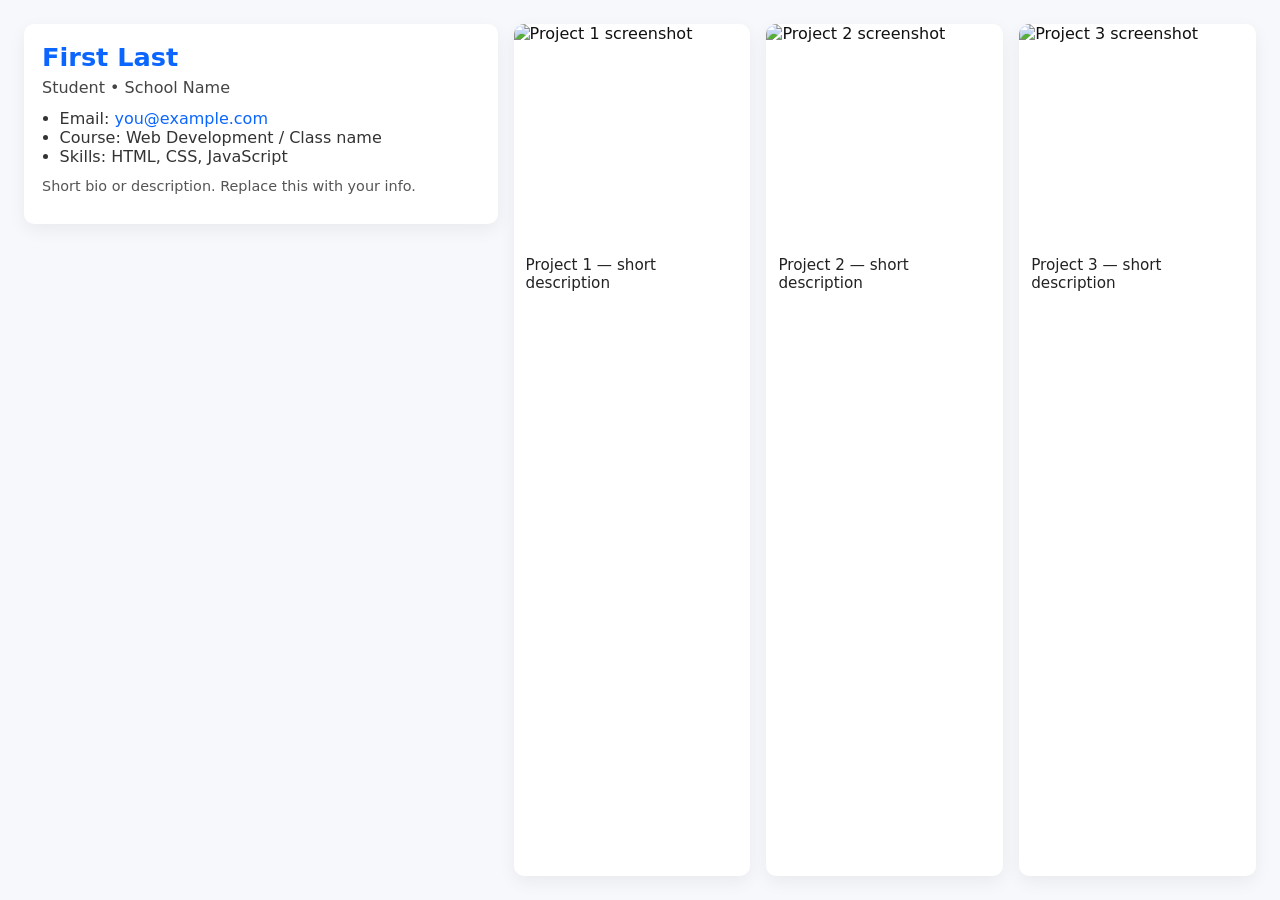
==== index.html @ aad6787b "mise en ligne" ====
<!doctype html>
<html lang="en">
<head>
    <meta charset="utf-8" />
    <meta name="viewport" content="width=device-width,initial-scale=1" />
    <title>My Projects</title>
    <style>
        :root{
            --gap:16px;
            --bg:#f7f8fb;
            --card:#ffffff;
            --accent:#0b66ff;
            --radius:10px;
        }
        html,body{height:100%;margin:0;font-family:system-ui,-apple-system,Segoe UI,Roboto,"Helvetica Neue",Arial;color:#111;background:var(--bg)}
        .container{
            display:grid;
            grid-template-columns: 2fr 1fr 1fr 1fr; /* first column wider */
            gap:var(--gap);
            padding:24px;
            min-height:100vh;
            box-sizing:border-box;
            align-items:start;
        }

        /* Profile (first column) */
        .profile{
            background:var(--card);
            border-radius:var(--radius);
            padding:18px;
            box-shadow:0 6px 18px rgba(10,20,40,0.06);
        }
        .profile h1{margin:0 0 6px;font-size:1.6rem;color:var(--accent)}
        .profile p{margin:0 0 12px;color:#444}
        .profile ul{padding-left:1.1rem;margin:0;color:#333}
        .profile a{color:var(--accent);text-decoration:none}

        /* Project cards (columns 2..4) */
        figure{
            margin:0;
            background:var(--card);
            border-radius:var(--radius);
            overflow:hidden;
            display:flex;
            flex-direction:column;
            box-shadow:0 6px 18px rgba(10,20,40,0.06);
            height:100%; /* make figures equal height */
        }
        figure img{
            display:block;
            width:100%;
            height:220px;
            object-fit:cover;
        }
        figure figcaption{
            padding:12px;
            font-size:0.95rem;
            color:#222;
        }

        /* Responsive: stack columns on narrow screens */
        @media (max-width:900px){
            .container{grid-template-columns:1fr; padding:16px}
            figure img{height:200px}
        }
    </style>
</head>
<body>
    <div class="container">
        <!-- Column 1: name and information -->
        <aside class="profile">
            <h1>First Last</h1>
            <p>Student • School Name</p>
            <ul>
                <li>Email: <a href="mailto:you@example.com">you@example.com</a></li>
                <li>Course: Web Development / Class name</li>
                <li>Skills: HTML, CSS, JavaScript</li>
            </ul>
            <p style="margin-top:12px;font-size:.9rem;color:#555">
                Short bio or description. Replace this with your info.
            </p>
        </aside>

        <!-- Columns 2-4: pictures (replace src with your images) -->
        <figure>
            <img src="https://via.placeholder.com/800x600?text=Project+1" alt="Project 1 screenshot">
            <figcaption>Project 1 — short description</figcaption>
        </figure>

        <figure>
            <img src="https://via.placeholder.com/800x600?text=Project+2" alt="Project 2 screenshot">
            <figcaption>Project 2 — short description</figcaption>
        </figure>

        <figure>
            <img src="https://via.placeholder.com/800x600?text=Project+3" alt="Project 3 screenshot">
            <figcaption>Project 3 — short description</figcaption>
        </figure>
    </div>
</body>
</html>
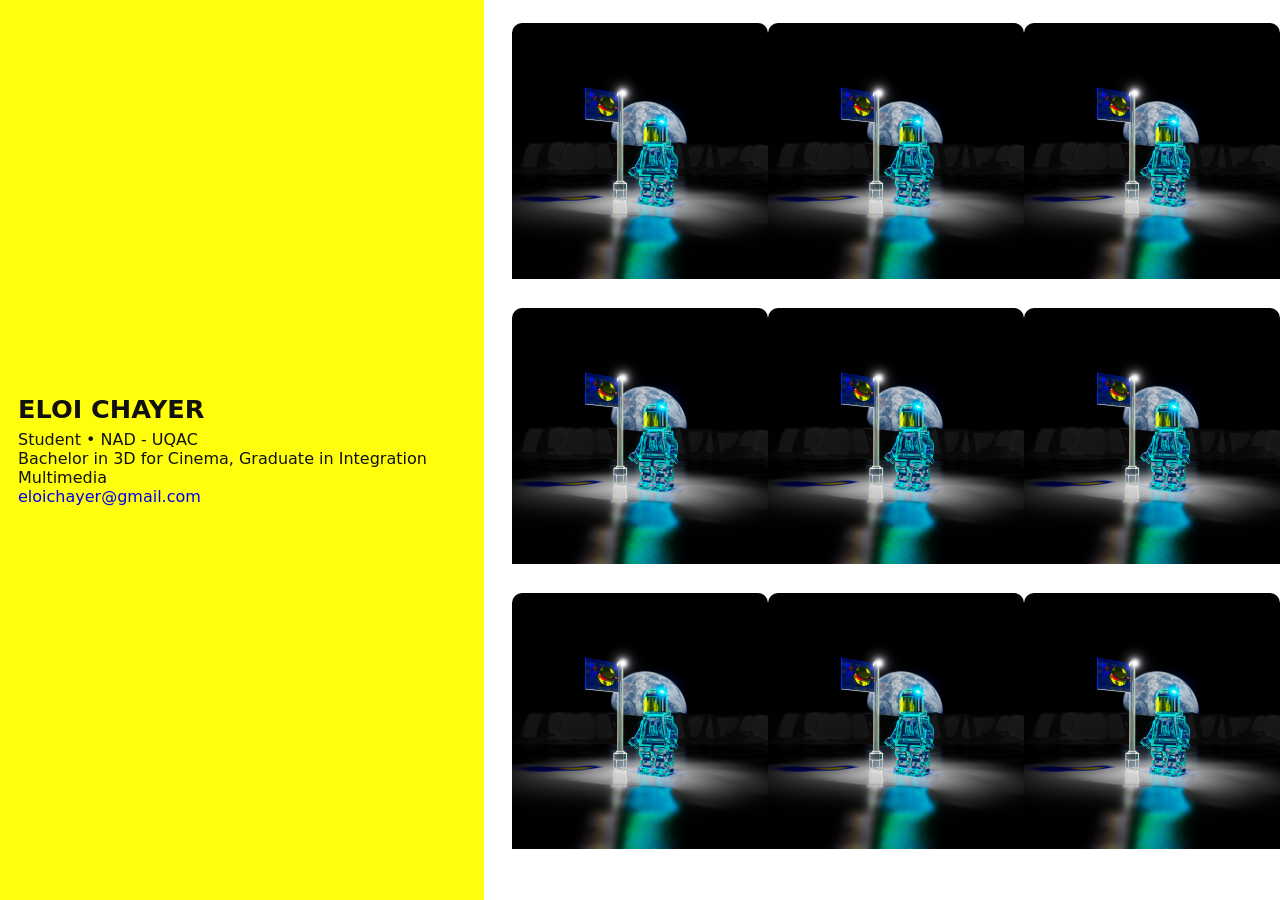
==== commit fde19c81: "test mise en page" ====
--- a/index.html
+++ b/index.html
@@ -3,99 +3,57 @@
 <head>
     <meta charset="utf-8" />
     <meta name="viewport" content="width=device-width,initial-scale=1" />
-    <title>My Projects</title>
-    <style>
-        :root{
-            --gap:16px;
-            --bg:#f7f8fb;
-            --card:#ffffff;
-            --accent:#0b66ff;
-            --radius:10px;
-        }
-        html,body{height:100%;margin:0;font-family:system-ui,-apple-system,Segoe UI,Roboto,"Helvetica Neue",Arial;color:#111;background:var(--bg)}
-        .container{
-            display:grid;
-            grid-template-columns: 2fr 1fr 1fr 1fr; /* first column wider */
-            gap:var(--gap);
-            padding:24px;
-            min-height:100vh;
-            box-sizing:border-box;
-            align-items:start;
-        }
-
-        /* Profile (first column) */
-        .profile{
-            background:var(--card);
-            border-radius:var(--radius);
-            padding:18px;
-            box-shadow:0 6px 18px rgba(10,20,40,0.06);
-        }
-        .profile h1{margin:0 0 6px;font-size:1.6rem;color:var(--accent)}
-        .profile p{margin:0 0 12px;color:#444}
-        .profile ul{padding-left:1.1rem;margin:0;color:#333}
-        .profile a{color:var(--accent);text-decoration:none}
-
-        /* Project cards (columns 2..4) */
-        figure{
-            margin:0;
-            background:var(--card);
-            border-radius:var(--radius);
-            overflow:hidden;
-            display:flex;
-            flex-direction:column;
-            box-shadow:0 6px 18px rgba(10,20,40,0.06);
-            height:100%; /* make figures equal height */
-        }
-        figure img{
-            display:block;
-            width:100%;
-            height:220px;
-            object-fit:cover;
-        }
-        figure figcaption{
-            padding:12px;
-            font-size:0.95rem;
-            color:#222;
-        }
-
-        /* Responsive: stack columns on narrow screens */
-        @media (max-width:900px){
-            .container{grid-template-columns:1fr; padding:16px}
-            figure img{height:200px}
-        }
-    </style>
+    <title>ELOI CHAYER - Portfolio</title>
+    <link rel="stylesheet" href="css/style.css" />
 </head>
 <body>
     <div class="container">
         <!-- Column 1: name and information -->
         <aside class="profile">
-            <h1>First Last</h1>
-            <p>Student • School Name</p>
-            <ul>
-                <li>Email: <a href="mailto:you@example.com">you@example.com</a></li>
-                <li>Course: Web Development / Class name</li>
-                <li>Skills: HTML, CSS, JavaScript</li>
-            </ul>
-            <p style="margin-top:12px;font-size:.9rem;color:#555">
-                Short bio or description. Replace this with your info.
-            </p>
+            <h1>ELOI CHAYER</h1>
+            <div>
+                <p>Student • NAD - UQAC</p>
+                <p>Bachelor in 3D for Cinema, Graduate in Integration Multimedia</p>
+                <p><a href="mailto:eloichayer@gmail.com">eloichayer@gmail.com</a></p>
+            </div>
         </aside>
 
         <!-- Columns 2-4: pictures (replace src with your images) -->
-        <figure>
-            <img src="https://via.placeholder.com/800x600?text=Project+1" alt="Project 1 screenshot">
-            <figcaption>Project 1 — short description</figcaption>
-        </figure>
-
-        <figure>
-            <img src="https://via.placeholder.com/800x600?text=Project+2" alt="Project 2 screenshot">
-            <figcaption>Project 2 — short description</figcaption>
-        </figure>
-
-        <figure>
-            <img src="https://via.placeholder.com/800x600?text=Project+3" alt="Project 3 screenshot">
-            <figcaption>Project 3 — short description</figcaption>
-        </figure>
+         <div class="projects">
+            <div class="colum_project">
+                <figure class="un_projet">
+                    <p></p>
+                </figure>
+                <figure class="un_projet">
+                    <p></p>
+                </figure>
+                <figure class="un_projet">
+                    <p></p>
+                </figure>
+            </div>
+           <div class="colum_project">
+                <figure class="un_projet">
+                    <p></p>
+                </figure>
+                <figure class="un_projet">
+                    <p></p>
+                </figure>
+                <figure class="un_projet">
+                    <p></p>
+                </figure>
+            </div>
+            <div class="colum_project">
+                <figure class="un_projet">
+                    <p></p>
+                </figure>
+                <figure class="un_projet">
+                    <p></p>
+                </figure>
+                <figure class="un_projet">
+                    <p></p>
+                </figure>   
+            </div>
+         </div>
     </div>
 </body>
 </html>
--- a/css/style.css
+++ b/css/style.css
@@ -0,0 +1,79 @@
+ :root{
+            --gap:16px;
+            --bg:#f7f8fb;
+            --card:#ffffff;
+            --accent:#ffff0b;
+            --radius:10px;
+        }
+        html,body{
+            height:100%;margin:0;
+            font-family:system-ui,-apple-system,Segoe UI,Roboto,"Helvetica Neue",Arial;
+            color:#111;
+        }
+
+        .container{
+            display:flex;
+            flex-wrap:wrap;
+            gap:var(--gap);
+            min-height:100vh;
+            width: 100vw;
+            box-sizing:border-box;
+            align-items:center;
+            justify-content: space-between;
+        }
+
+        /* Profile (first column) */
+        .profile{
+            background:var(--accent);
+            padding-left:18px;
+            padding-right: 18px;
+            height: 100Vh;
+            width: 35vw;
+            display: flex;
+            flex-direction: column;
+            align-items: left;
+            justify-content: center;
+        }
+
+        .profile h1{
+            margin:0 0 6px;font-size:1.6rem;
+        }
+
+        .profile p{
+            margin:0 0 0 0;
+        }
+
+
+        .profile a{
+            text-decoration:none;
+        }
+
+        /* Project cards (columns 2..4) */
+        .projects{
+            display:flex;
+            flex-direction: row;
+            justify-content: space-around;
+            align-items: center;
+            width: 60vw;
+            height: 100vh;
+            margin: 0;
+        }
+
+        .colum_project{
+            overflow:hidden;
+            display:flex;
+            flex-direction:column;
+            height:95vh;
+            width: 22vw;
+        }
+
+        .un_projet{
+            background-image: url("../images/EloiChayer_Lego_perso_10.jpg");
+            background-repeat: no-repeat;
+            background-size: contain;
+            height: 100%;
+            width: 100%;
+            overflow: hidden;
+            border-radius:var(--radius);
+            margin: 0;
+        }
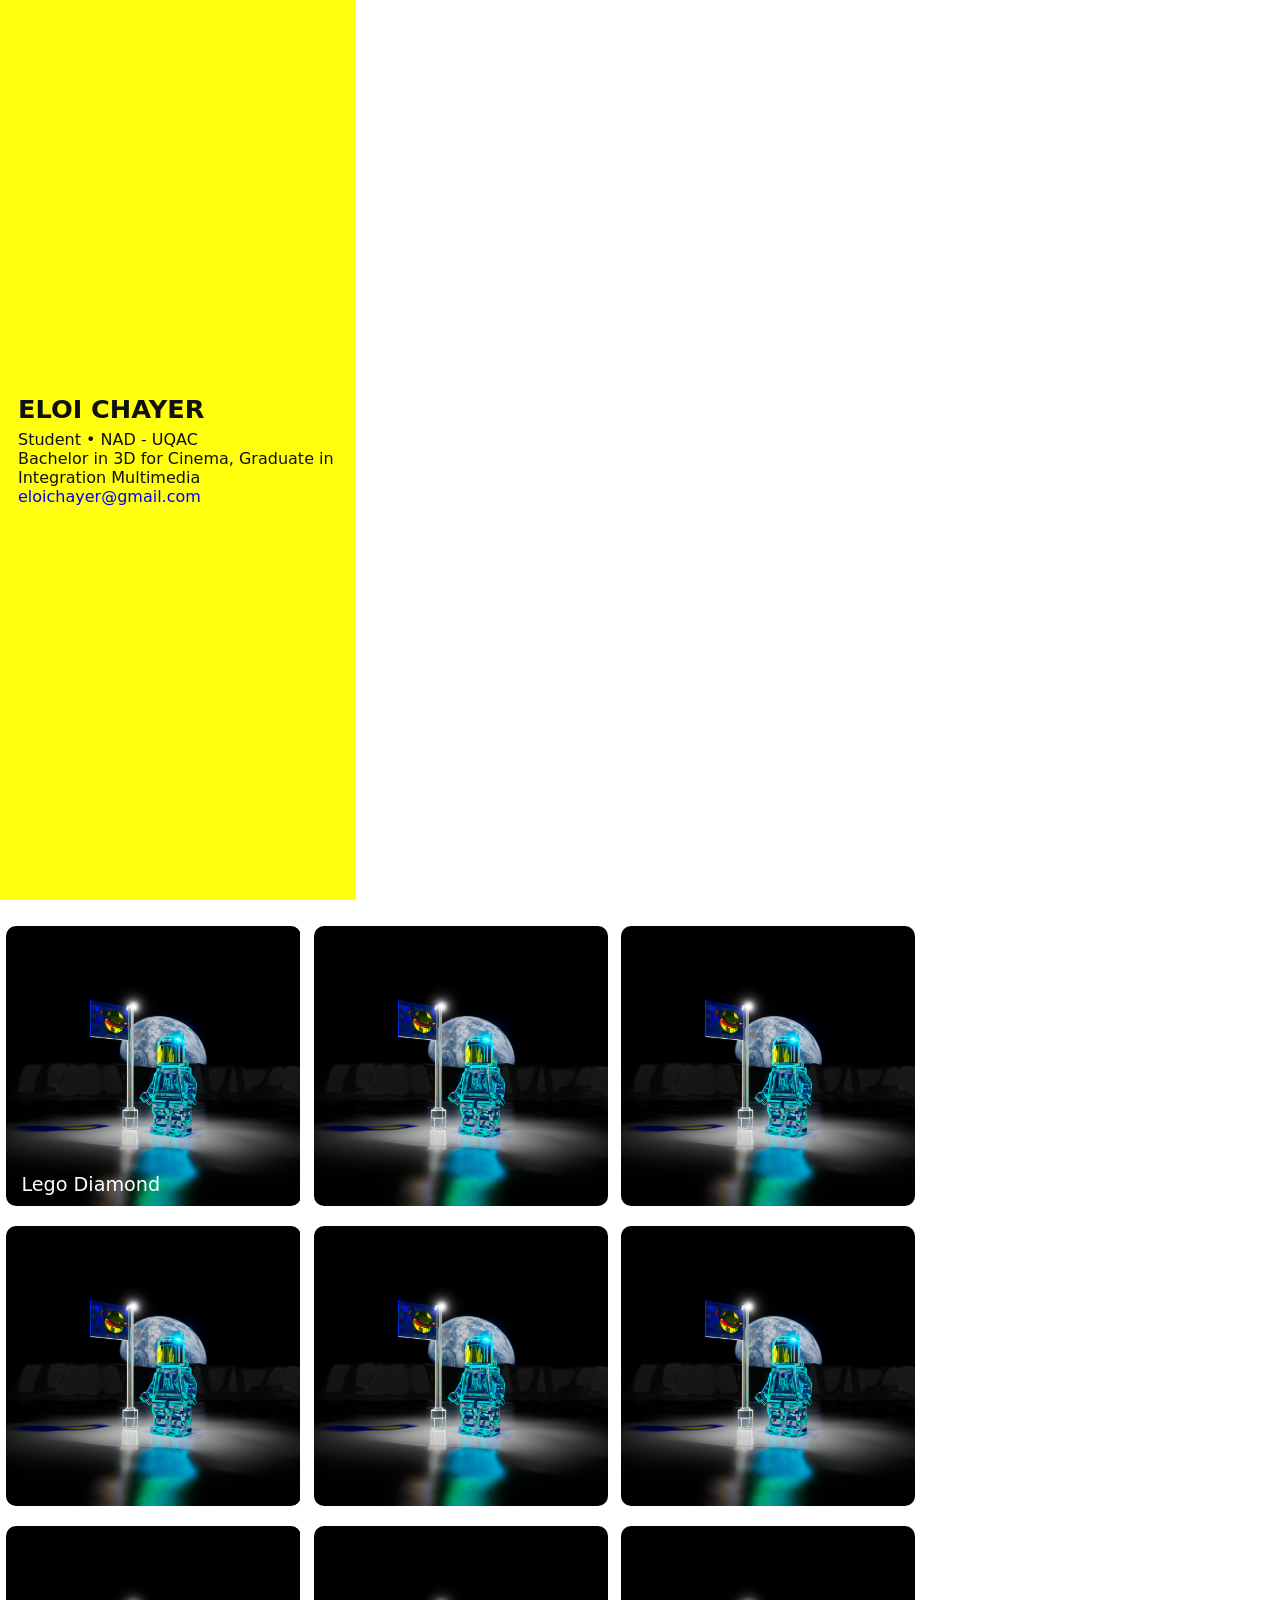
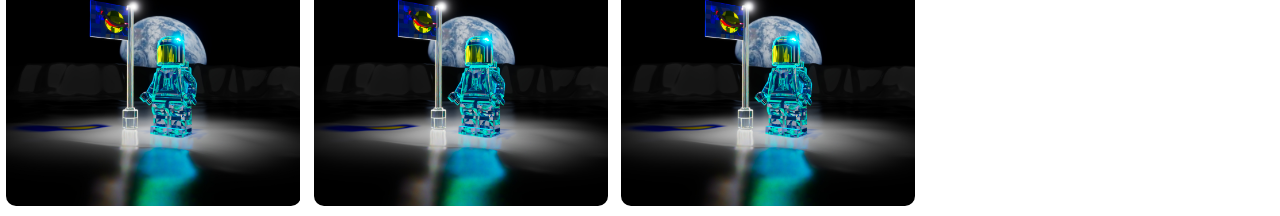
==== commit 4b2d926e: "fin 3 avril 2026" ====
--- a/index.html
+++ b/index.html
@@ -22,35 +22,35 @@
          <div class="projects">
             <div class="colum_project">
                 <figure class="un_projet">
-                    <p></p>
+                    <p class="info_projet">Lego Diamond</p>
                 </figure>
                 <figure class="un_projet">
-                    <p></p>
+                    <p class="info_projet"></p>
                 </figure>
                 <figure class="un_projet">
-                    <p></p>
+                    <p class="info_projet"></p>
                 </figure>
             </div>
            <div class="colum_project">
                 <figure class="un_projet">
-                    <p></p>
+                    <p class="info_projet"></p>
                 </figure>
                 <figure class="un_projet">
-                    <p></p>
+                    <p class="info_projet"></p>
                 </figure>
                 <figure class="un_projet">
-                    <p></p>
+                    <p class="info_projet"></p>
                 </figure>
             </div>
             <div class="colum_project">
                 <figure class="un_projet">
-                    <p></p>
+                    <p class="info_projet"></p>
                 </figure>
                 <figure class="un_projet">
-                    <p></p>
+                    <p class="info_projet"></p>
                 </figure>
                 <figure class="un_projet">
-                    <p></p>
+                    <p class="info_projet"></p>
                 </figure>   
             </div>
          </div>
--- a/css/style.css
+++ b/css/style.css
@@ -28,7 +28,7 @@
             padding-left:18px;
             padding-right: 18px;
             height: 100Vh;
-            width: 35vw;
+            width: 25vw;
             display: flex;
             flex-direction: column;
             align-items: left;
@@ -54,7 +54,7 @@
             flex-direction: row;
             justify-content: space-around;
             align-items: center;
-            width: 60vw;
+            width: 72vw;
             height: 100vh;
             margin: 0;
         }
@@ -63,17 +63,29 @@
             overflow:hidden;
             display:flex;
             flex-direction:column;
-            height:95vh;
-            width: 22vw;
+            align-items: center;
+            height:100vh;
+            width: 23vw;
         }
 
         .un_projet{
             background-image: url("../images/EloiChayer_Lego_perso_10.jpg");
             background-repeat: no-repeat;
-            background-size: contain;
+            background-size: 100%;
             height: 100%;
             width: 100%;
             overflow: hidden;
             border-radius:var(--radius);
-            margin: 0;
+            margin: 10px;
+            display: flex;
+            flex-direction: column;
+            justify-content: flex-end;
+        }
+
+        .info_projet{
+            color: #ffffff;
+            font-size: 1.2rem;
+            text-align: left;
+            margin: 10px;
+            margin-left: 15px;
         }
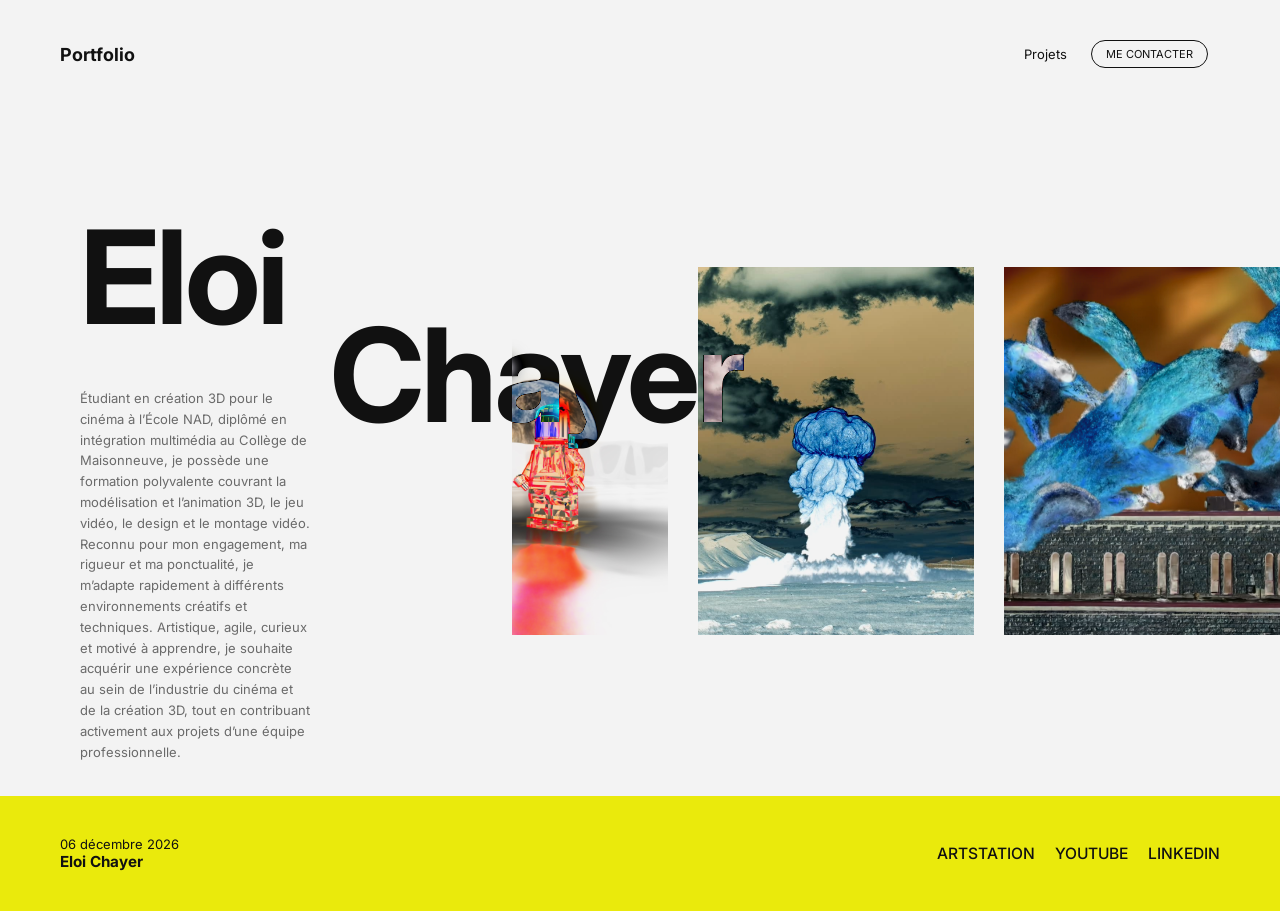
==== commit 872eaff7: "Clean repo (no large files)" ====
--- a/index.html
+++ b/index.html
@@ -1,59 +1,77 @@
-<!doctype html>
-<html lang="en">
+<!DOCTYPE html>
+<html lang="fr">
 <head>
-    <meta charset="utf-8" />
-    <meta name="viewport" content="width=device-width,initial-scale=1" />
-    <title>ELOI CHAYER - Portfolio</title>
-    <link rel="stylesheet" href="css/style.css" />
+  <meta charset="UTF-8">
+  <meta name="viewport" content="width=device-width, initial-scale=1.0">
+  <title>Portfolio Eloi Chayer</title>
+
+    <link href="https://fonts.googleapis.com/css2?family=Playfair+Display:wght@400;700&family=Inter:wght@300;400;500&display=swap" rel="stylesheet">
+    <link rel="stylesheet" href="css/style.css">
 </head>
 <body>
-    <div class="container">
-        <!-- Column 1: name and information -->
-        <aside class="profile">
-            <h1>ELOI CHAYER</h1>
-            <div>
-                <p>Student • NAD - UQAC</p>
-                <p>Bachelor in 3D for Cinema, Graduate in Integration Multimedia</p>
-                <p><a href="mailto:eloichayer@gmail.com">eloichayer@gmail.com</a></p>
-            </div>
-        </aside>
 
-        <!-- Columns 2-4: pictures (replace src with your images) -->
-         <div class="projects">
-            <div class="colum_project">
-                <figure class="un_projet">
-                    <p class="info_projet">Lego Diamond</p>
-                </figure>
-                <figure class="un_projet">
-                    <p class="info_projet"></p>
-                </figure>
-                <figure class="un_projet">
-                    <p class="info_projet"></p>
-                </figure>
-            </div>
-           <div class="colum_project">
-                <figure class="un_projet">
-                    <p class="info_projet"></p>
-                </figure>
-                <figure class="un_projet">
-                    <p class="info_projet"></p>
-                </figure>
-                <figure class="un_projet">
-                    <p class="info_projet"></p>
-                </figure>
-            </div>
-            <div class="colum_project">
-                <figure class="un_projet">
-                    <p class="info_projet"></p>
-                </figure>
-                <figure class="un_projet">
-                    <p class="info_projet"></p>
-                </figure>
-                <figure class="un_projet">
-                    <p class="info_projet"></p>
-                </figure>   
-            </div>
-         </div>
+<header>
+  <div class="logo"><strong><a href="index.html">Portfolio</a></strong></div>
+
+  <div class="burger" id="burger">
+    <span></span>
+    <span></span>
+  </div>
+  <nav id="nav">
+    <a href="projets.html">Projets</a> 
+    <a href="mailto:eloichayer@gmail.com" class="btn">ME CONTACTER</a>
+  </nav>
+</header>
+
+<section class="hero">
+
+  <!-- GAUCHE -->
+  <div class="hero-text">
+    <h1>Eloi<br><span>Chayer</span></h1>
+    <p>
+      Étudiant en création 3D pour le cinéma à l’École NAD, diplômé en intégration multimédia au Collège de Maisonneuve, je possède une formation polyvalente couvrant la modélisation et l’animation 3D, le jeu vidéo, le design et le montage vidéo. Reconnu pour mon engagement, ma rigueur et ma ponctualité, je m’adapte rapidement à différents environnements créatifs et techniques. Artistique, agile, curieux et motivé à apprendre, je souhaite acquérir une expérience concrète au sein de l’industrie du cinéma et de la création 3D, tout en contribuant activement aux projets d’une équipe professionnelle.
+    </p>
+  </div>
+
+  <!-- DROITE -->
+  <div class="images-area">
+    <div class="image-track">
+
+      <!-- SET 1 -->
+      <div class="card"><img src="images/EloiChayer_Lego_perso_10.jpg"></div>
+      <div class="card"><img src="images/Capture d’écran 2026-04-27 162414.png"></div>
+      <div class="card"><img src="images/Capture d’écran 2026-04-27 162524.png"></div>
+      <div class="card"><img src="images/Capture d’écran 2026-04-27 162557.png"></div>
+      <div class="card"><img src="images/dragon1.jpg"></div>
+      <div class="card"><img src="images/V7.187.png"></div>
+      <div class="card"><img src="images/yechayer_sabrelaser_3.jpg"></div>
+
+      <!-- DUPLICATE -->
+      <div class="card"><img src="images/EloiChayer_Lego_perso_10.jpg"></div>
+      <div class="card"><img src="images/Capture d’écran 2026-04-27 162414.png"></div>
+      <div class="card"><img src="images/Capture d’écran 2026-04-27 162524.png"></div>
+      <div class="card"><img src="images/Capture d’écran 2026-04-27 162557.png"></div>
+      <div class="card"><img src="images/dragon1.jpg"></div>
+      <div class="card"><img src="images/V7.187.png"></div>
+      <div class="card"><img src="images/yechayer_sabrelaser_3.jpg"></div>
+
     </div>
+  </div>
+
+</section>
+
+<footer>
+  <div>
+    <p id="date"></p>
+    <h3>Eloi Chayer</h3>
+  </div>
+
+  <div class="socials">
+    <a href="https://www.artstation.com/eloichayer6">ARTSTATION</a>
+    <a href="https://youtube.com/@eloichayer5724?si=6Yf_PW5TOyXAeMbc">YOUTUBE</a>
+    <a href="https://www.linkedin.com/in/eloi-chayer/">LINKEDIN</a>
+  </div>
+</footer>
+<script src="js/script.js"></script>
 </body>
-</html>+</html>
--- a/css/style.css
+++ b/css/style.css
@@ -1,91 +1,433 @@
- :root{
-            --gap:16px;
-            --bg:#f7f8fb;
-            --card:#ffffff;
-            --accent:#ffff0b;
-            --radius:10px;
-        }
-        html,body{
-            height:100%;margin:0;
-            font-family:system-ui,-apple-system,Segoe UI,Roboto,"Helvetica Neue",Arial;
-            color:#111;
-        }
-
-        .container{
-            display:flex;
-            flex-wrap:wrap;
-            gap:var(--gap);
-            min-height:100vh;
-            width: 100vw;
-            box-sizing:border-box;
-            align-items:center;
-            justify-content: space-between;
-        }
-
-        /* Profile (first column) */
-        .profile{
-            background:var(--accent);
-            padding-left:18px;
-            padding-right: 18px;
-            height: 100Vh;
-            width: 25vw;
-            display: flex;
-            flex-direction: column;
-            align-items: left;
-            justify-content: center;
-        }
-
-        .profile h1{
-            margin:0 0 6px;font-size:1.6rem;
-        }
-
-        .profile p{
-            margin:0 0 0 0;
-        }
-
-
-        .profile a{
-            text-decoration:none;
-        }
-
-        /* Project cards (columns 2..4) */
-        .projects{
-            display:flex;
-            flex-direction: row;
-            justify-content: space-around;
-            align-items: center;
-            width: 72vw;
-            height: 100vh;
-            margin: 0;
-        }
-
-        .colum_project{
-            overflow:hidden;
-            display:flex;
-            flex-direction:column;
-            align-items: center;
-            height:100vh;
-            width: 23vw;
-        }
-
-        .un_projet{
-            background-image: url("../images/EloiChayer_Lego_perso_10.jpg");
-            background-repeat: no-repeat;
-            background-size: 100%;
-            height: 100%;
-            width: 100%;
-            overflow: hidden;
-            border-radius:var(--radius);
-            margin: 10px;
-            display: flex;
-            flex-direction: column;
-            justify-content: flex-end;
-        }
-
-        .info_projet{
-            color: #ffffff;
-            font-size: 1.2rem;
-            text-align: left;
-            margin: 10px;
-            margin-left: 15px;
-        }+    * { margin: 0; padding: 0; box-sizing: border-box; }
+    html {
+      scroll-behavior: smooth;
+      overflow-x: hidden;
+      max-width: 100%;
+    }
+
+    body {
+      font-family: 'Inter', sans-serif;
+      background: #f3f3f3;
+      color: #111;
+      overflow-x: hidden;
+      width: 100%;
+      max-width: 100%;
+    }
+
+    header {
+      display: flex;
+      justify-content: space-between;
+      align-items: center;
+      padding: 40px 60px;
+    }
+    
+    /* NAV DESKTOP */
+    header nav {
+      display: flex;
+      align-items: center;
+    }
+
+    header .logo a {
+      text-decoration: none;
+      color: #111;
+      font-size: 18px;
+    }
+
+    header nav a {
+      margin: 0 12px;
+      text-decoration: none;
+      color: #111;
+      font-size: 13px;
+    }
+
+    /* BURGER */
+    .burger {
+      display: none;
+      flex-direction: column;
+      gap: 6px;
+      cursor: pointer;
+      z-index: 100;
+    }
+
+    .burger span {
+      width: 25px;
+      height: 2px;
+      background: #111;
+      transition: 0.3s ease;
+    }
+
+    /* ANIMATION CROIX */
+    .burger.active span:nth-child(1) {
+      transform: rotate(45deg) translateY(6px);
+    }
+
+    .burger.active span:nth-child(2) {
+      transform: rotate(-45deg) translateY(-6px);
+    }
+
+    .btn {
+      border: 1px solid #111;
+      padding: 6px 14px;
+      border-radius: 20px;
+      font-size: 11px;
+    }
+
+    footer {
+      position: absolute;
+      display: flex;
+      justify-content: space-between;
+      padding: 40px 60px;
+      font-size: 13px;
+      background-color: rgb(234, 234, 12);
+      width: 100%;
+    }
+
+    .socials {
+      display: flex;
+      align-items: center;
+    }
+
+    .socials a {
+      margin-left: 20px;
+      text-decoration: none;
+      color: #111;
+      font-weight: 500;
+      font-size: larger;
+    }
+
+    /* ---------------PAGE ACCUEIL--------------- */
+    .hero {
+        position: relative;
+        height: 76.4vh;
+        padding: 0;
+        overflow: hidden;
+        display: flex;
+        flex-direction: row;
+        align-items: center;
+        justify-content: space-between;
+    }
+
+    /* TEXTE GAUCHE */
+    .hero-text {
+        position: absolute;
+        top: 120px;     /* ajuste finement selon écran */
+        left: 80px;
+        /* z-index: 20; */
+    }
+
+    .hero-text h1 {
+        /* font-family: 'Playfair Display', serif; */
+        font-size: 130px;
+        line-height: 0.75;
+        letter-spacing: -3px;
+    }
+
+    /* chaque ligne devient indépendante comme dans Figma */
+    .hero-text h1 span {
+        display: block;
+        margin-left: 250px; /* POSITION CLÉ */
+    }
+
+    .hero-text p {
+        position: absolute;
+        top: 160px;
+        left: 0;
+        width: 230px;
+        font-size: 13px;
+        line-height: 1.6;
+        color: #6a6a6a;
+    }
+
+    /* DROITE (IMAGES) */
+   .images-area {
+        position: absolute;
+        right: 0;
+        top: 30px;
+        width: 60%;
+        height: 625px;
+        overflow: hidden;
+        display: flex;
+        align-items: center;
+    }
+
+    .image-track {
+        display: flex;
+        gap: 30px;
+        margin-left: -120px; /* CRUCIAL pour overlap avec texte */
+        animation: scroll 50s linear infinite;
+    }
+
+    .card {
+        flex-shrink: 0;
+        width: 276px;       /* taille uniforme */
+        height: 368px;
+        /* overflow: hidden; */
+        transition: transform 0.4s ease;
+        mix-blend-mode: difference;
+    }
+
+    .card img {
+        width: 100%;
+        height: 100%;
+        object-fit: cover; /* évite déformation */
+    }
+
+    .card:hover {
+      transform: scale(1.7);
+      z-index: 20;
+    }
+
+    @keyframes scroll {
+      0% { transform: translateX(0); }
+      100% { transform: translateX(-50%); }
+    }
+
+  /* PAGE PROJETS */
+  /* ===== GRID PROJETS ===== */
+section.project{
+ height: 100%;
+ display: flex;
+ flex-direction: column;
+}
+
+.projects {
+  display: grid;
+  grid-template-columns: repeat(3, 1fr);
+  gap: 30px;
+  padding: 80px 60px;
+  padding-top: 280px;
+}
+
+/* CARD */
+.project-card {
+  position: relative;
+  overflow: hidden;
+  will-change: transform;
+}
+
+/* IMAGE */
+.project-card img {
+  width: 100%;
+  height: 100%;
+  object-fit: cover;
+  aspect-ratio: 3/4;
+  transition: transform 0.6s ease;
+}
+
+/* HOVER ZOOM */
+.project-card:hover img {
+  transform: scale(1.1);
+}
+
+
+/* effet fade noir */
+.project-card::after {
+  content: "";
+  position: absolute;
+  inset: 0;
+  background: linear-gradient(to top, rgba(0,0,0,0.6), transparent);
+  opacity: 0;
+  transition: opacity 0.4s ease;
+}
+
+.project-card:hover::after {
+  opacity: 1;
+}
+
+.project-card:hover img {
+  transform: scale(1.1);
+}
+
+.project-card:has(video):hover img {
+  opacity: 0;
+}
+
+.project-card video {
+  position: absolute;
+  inset: 0;
+  width: 100%;
+  height: 100%;
+  object-fit: cover;
+
+  opacity: 0;
+  transition: opacity 0.4s ease;
+}
+
+/* UNIQUEMENT les cards avec vidéo */
+.project-card:has(video):hover video {
+  opacity: 1;
+}
+
+/* TITRE */
+.project-info {
+  position: absolute;
+  bottom: 20px;
+  left: 20px;
+  right: 20px;
+  color: white;
+  z-index: 2;
+
+  transform: translateY(0);
+  transition: transform 0.4s ease;
+}
+
+.project-info h3 {
+  font-size: 18px;
+  font-weight: 500;
+}
+
+.project-info p {
+  margin-top: 5px;
+  font-size: 13px;
+  line-height: 1.4;
+  
+  overflow: hidden;
+
+  opacity: 0;
+  transform: translateY(10px);
+  transition: opacity 0.3s ease, transform 0.3s ease;
+  pointer-events: none;
+}
+
+.project-card:hover .project-info {
+  transform: translateY(-15px); /* le bloc monte */
+}
+
+.project-card:hover .project-info p {
+  opacity: 1;
+  transform: translateY(0);
+}
+
+ @media (max-width: 768px) {
+      header {
+        position: relative;
+        z-index: 150;
+        padding: 20px;
+      }
+
+      header nav {
+          position: fixed;
+          top: 0;
+          left: 0;
+          right: 0;
+          left: 0;
+          width: 100%;
+          height: 100vh;
+          background: #f3f3f3;
+
+          display: flex;
+          flex-direction: column;
+          justify-content: center;
+          align-items: center;
+          gap: 30px;
+
+          transform: translateX(100%);  /* cache à droite */
+          transition: transform 0.5s ease;
+
+          z-index: 100;
+      }
+
+      header nav.active {
+        transform: translateX(0); /* slide */
+      }
+
+      header nav a {
+        font-size: 22px;
+        margin: 0;
+      }
+
+      .burger {
+        display: flex;
+        position: relative;
+        z-index: 200;
+      }
+
+      /* HERO devient vertical */
+      .hero {
+        flex-direction: column;
+        height: auto;
+        padding: 40px 0px;
+      }
+
+      /* TEXTE */
+      .hero-text {
+        position: relative;
+        top: auto;
+        left: auto;
+        width: 100%;
+        padding: 0px 20px;
+      }
+
+      .hero-text h1 {
+        font-size: 75px;
+        line-height: 0.9;
+      }
+
+      /* enlève le gros décalage desktop */
+      .hero-text h1 span {
+        margin-left: 80px;
+      }
+
+      .hero-text p {
+        position: relative;
+        top: auto;
+        left: auto;
+        width: 100%;
+        margin-top: 20px;
+        font-size: 14px;
+      }
+
+      /* IMAGES */
+      .images-area {
+        position: relative;
+        width: 100%;
+        height: 300px;
+        margin-top: 40px;
+        top: auto;
+      }
+
+      .image-track {
+        margin-left: 0;
+        gap: 15px;
+        animation: scroll 30s linear infinite;
+      }
+
+      .card {
+        width: 160px;
+        height: 220px;
+      }
+
+      .card:hover {
+        transform: scale(1.2); /* moins agressif mobile */
+      }
+
+      /* Projets */
+      .projects {
+         padding: 40px 20px;
+         grid-template-columns: 1fr; /* une colonne mobile */
+      }
+
+      .project-info {
+        bottom: 10px;
+        left: 10px;
+        font-size: 12px;
+      }
+
+      /* FOOTER */
+      footer {
+        flex-direction: column;
+        gap: 20px;
+        padding: 20px;
+      }
+
+      .socials {
+        justify-content: flex-end;
+        flex-wrap: wrap;
+        gap: 10px;
+      }
+
+      .socials a {
+        font-size: 14px;
+        margin-left: 0;
+      }
+  }
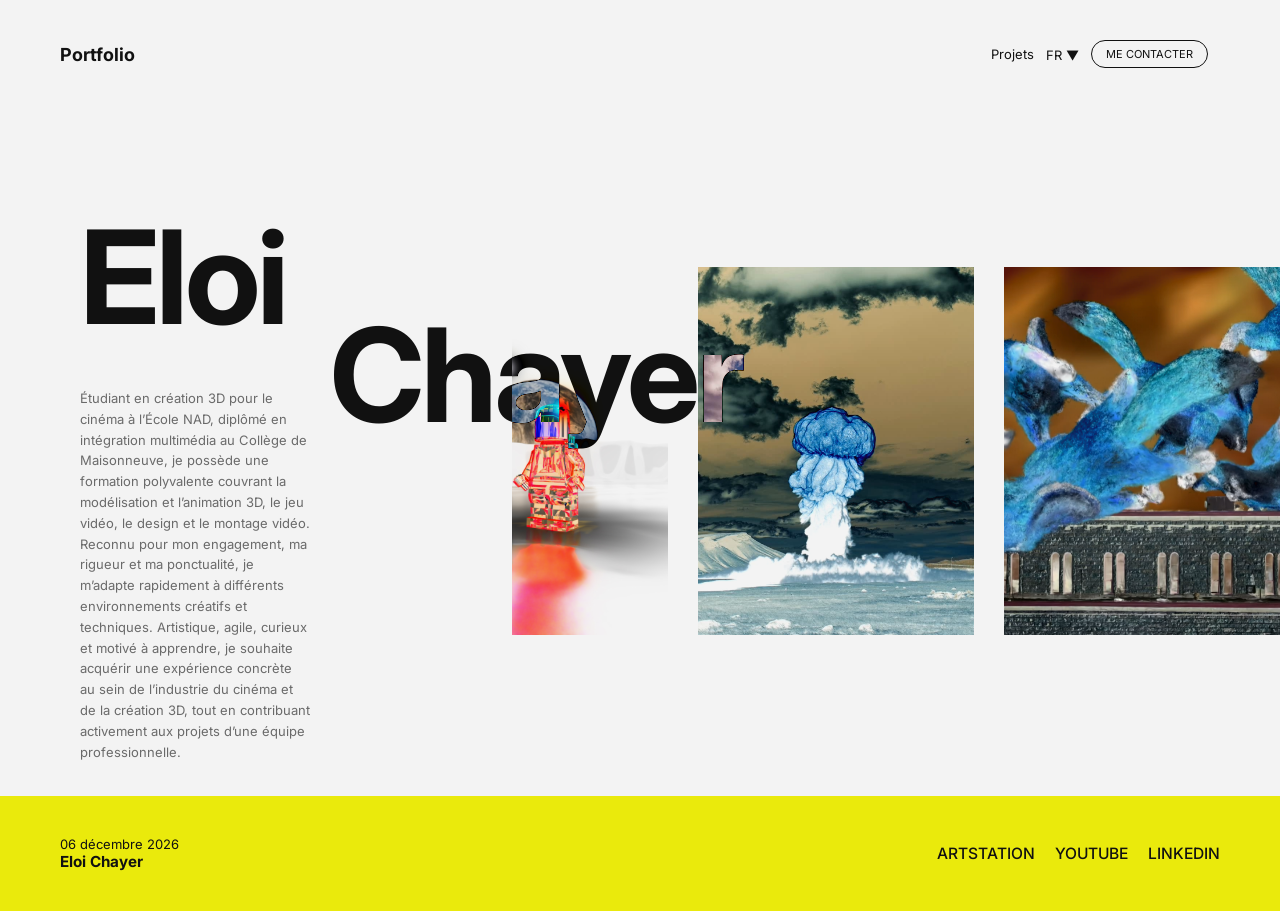
==== commit 1ea643f4: "ajout cover nad" ====
--- a/index.html
+++ b/index.html
@@ -18,7 +18,17 @@
     <span></span>
   </div>
   <nav id="nav">
+    <a href="index.html" class="mobile-only">Accueil</a>
     <a href="projets.html">Projets</a> 
+    <div class="language-selector">
+      <button class="language-btn" id="languageBtn">
+        FR ▼
+      </button>
+      <div class="language-dropdown" id="languageDropdown">
+        <a href="index.html">FR</a>
+        <a href="index_en.html">EN</a>
+      </div>
+    </div>
     <a href="mailto:eloichayer@gmail.com" class="btn">ME CONTACTER</a>
   </nav>
 </header>
@@ -45,6 +55,8 @@
       <div class="card"><img src="images/dragon1.jpg"></div>
       <div class="card"><img src="images/V7.187.png"></div>
       <div class="card"><img src="images/yechayer_sabrelaser_3.jpg"></div>
+      <div class="card"><img src="images/PosterVFTriptyque.jpg"></div>
+      <div class="card"><img src="images/cover_nad.jpg"></div>
 
       <!-- DUPLICATE -->
       <div class="card"><img src="images/EloiChayer_Lego_perso_10.jpg"></div>
@@ -54,7 +66,8 @@
       <div class="card"><img src="images/dragon1.jpg"></div>
       <div class="card"><img src="images/V7.187.png"></div>
       <div class="card"><img src="images/yechayer_sabrelaser_3.jpg"></div>
-
+      <div class="card"><img src="images/PosterVFTriptyque.jpg"></div>
+      <div class="card"><img src="images/cover_nad.jpg"></div>
     </div>
   </div>
 
--- a/css/style.css
+++ b/css/style.css
@@ -39,6 +39,62 @@
       color: #111;
       font-size: 13px;
     }
+
+    /* LANGUAGE SELECTOR */
+
+.language-selector {
+  position: relative;
+   position: relative;
+  z-index: 999;
+}
+
+.language-btn {
+  background: none;
+  border: none;
+  cursor: pointer;
+  font-size: 13px;
+  font-family: inherit;
+  color: #111;
+}
+
+/* DROPDOWN */
+.language-dropdown {
+  position: absolute;
+  top: 30px;
+  right: 0;
+
+  background: rgba(255,255,255,0.8);
+  backdrop-filter: blur(10px);
+
+  border-radius: 12px;
+  padding: 10px 14px;
+
+  display: flex;
+  flex-direction: column;
+  gap: 10px;
+
+  opacity: 0;
+  pointer-events: none;
+  transform: translateY(10px);
+
+  transition: 0.3s ease;
+
+  min-width: 70px;
+   z-index: 999;
+}
+
+/* ACTIVE */
+.language-dropdown.active {
+  opacity: 1;
+  pointer-events: auto;
+  transform: translateY(0);
+}
+
+.language-dropdown a {
+  text-decoration: none;
+  color: #111;
+  font-size: 13px;
+}
 
     /* BURGER */
     .burger {
@@ -298,6 +354,71 @@
   transform: translateY(0);
 }
 
+.video-modal {
+  position: fixed;
+  inset: 0;
+  background: rgba(0, 0, 0, 0.95);
+  display: flex;
+  justify-content: center;
+  align-items: center;
+  opacity: 0;
+  pointer-events: none;
+  transition: opacity 0.4s ease;
+  z-index: 999;
+  padding: 20px;
+}
+
+.video-modal.active {
+  opacity: 1;
+  pointer-events: auto;
+}
+
+.modal-content {
+  width: 100%;
+  max-width: 1000px;
+  display: flex;
+  flex-direction: column;
+  gap: 16px;
+}
+
+.video-modal video {
+  width: 100%;
+  max-height: 75vh;
+  background: #000;
+}
+
+.modal-text {
+  color: white;
+  text-align: left;
+}
+
+.modal-text h3 {
+  font-size: 22px;
+  margin-bottom: 8px;
+}
+
+.modal-text p {
+  font-size: 15px;
+  line-height: 1.5;
+  color: #ddd;
+}
+
+.close-modal {
+  position: absolute;
+  top: 24px;
+  right: 30px;
+  font-size: 40px;
+  color: white;
+  cursor: pointer;
+  z-index: 1000;
+}
+
+.mobile-only {
+  display: none;
+}
+
+/* --------------------- FORMAT TELEPHONE --------------------- */
+
  @media (max-width: 768px) {
       header {
         position: relative;
@@ -336,6 +457,34 @@
         margin: 0;
       }
 
+        .language-selector {
+          margin-top: 10px;
+          position: relative;
+          z-index: 999;
+        }
+
+        .language-btn {
+          font-size: 20px;
+        }
+
+        .language-dropdown {
+          position: relative;
+          top: 10px;
+
+          background: transparent;
+          backdrop-filter: none;
+
+          padding: 0;
+          gap: 15px;
+
+          align-items: center;
+           z-index: 999;
+        }
+
+        .language-dropdown a {
+          font-size: 18px;
+        }
+
       .burger {
         display: flex;
         position: relative;
@@ -430,4 +579,29 @@
         font-size: 14px;
         margin-left: 0;
       }
+
+      .video-modal {
+        align-items: flex-start;
+        padding-top: 90px;
+      }
+
+      .video-modal video {
+        max-height: 55vh;
+      }
+
+      .modal-text {
+        display: block;
+      }
+
+      .modal-text h3 {
+        font-size: 18px;
+      }
+
+      .modal-text p {
+        font-size: 14px;
+      }
+
+      .mobile-only {
+        display: block;
+      }
   }
